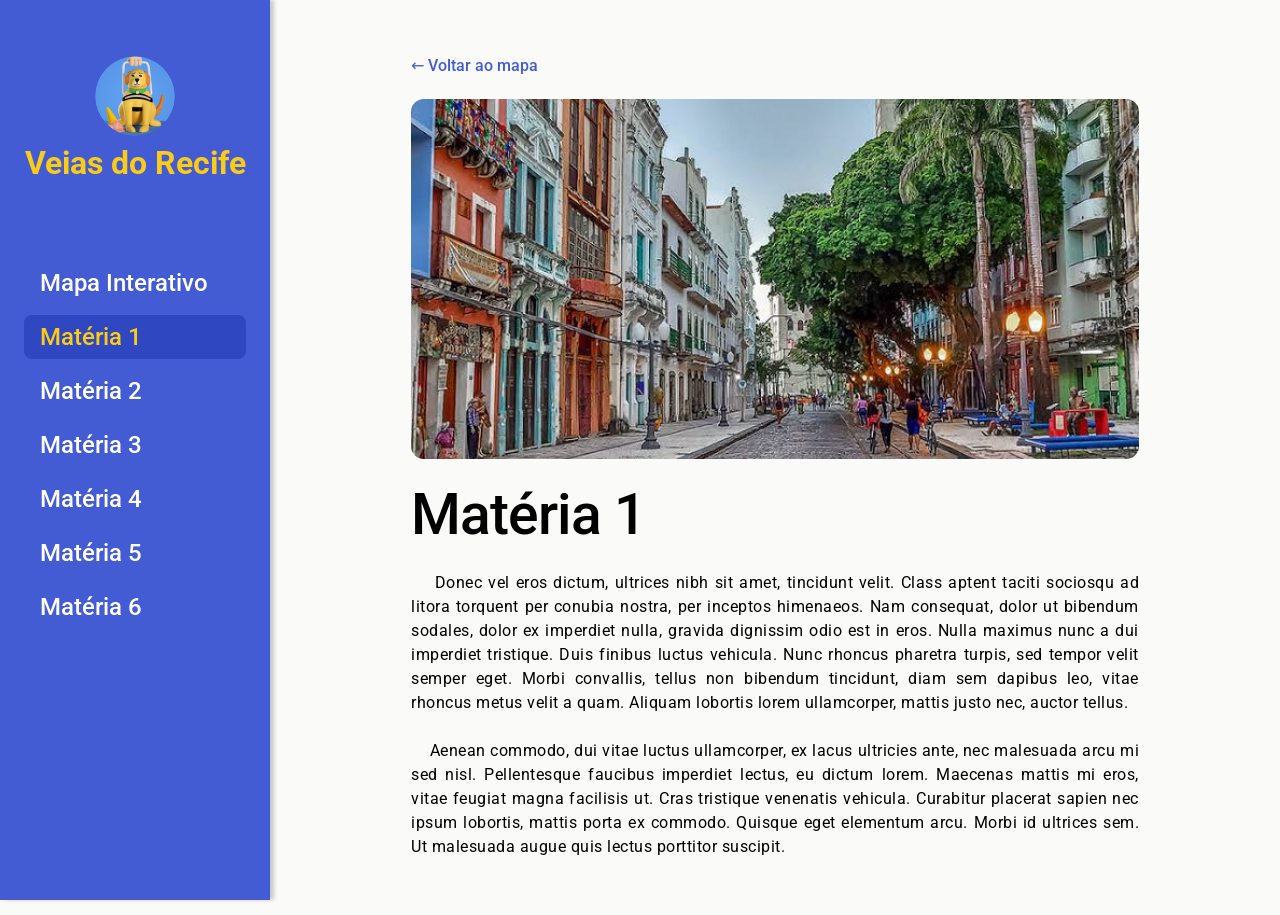
==== materia-1.html @ 62796512 "Primeira versão do site Veias do Recife Página inicial com mapa interativo, sidebar e coluna de foto" ====
<!doctype html>
<html lang="pt-BR">
<head>
<meta charset="utf-8">
<meta name="viewport" content="width=device-width, initial-scale=1">
<title>Matéria 1 — Veias do Recife</title>
<link rel="stylesheet" href="css/styles.css">
</head>
<body>

<header class="topbar">
  <div class="brand">
    <div class="brand__avatar"><img src="assets/images/avatar.png" alt=""></div>
    <span class="brand__name">Veias do Recife</span>
  </div>
  <button class="topbar__menu-btn" data-menu-open aria-label="Abrir menu" aria-expanded="false">
    <img src="assets/icons/menu.svg" alt="">
  </button>
</header>

<div class="drawer-scrim" data-menu-scrim></div>
<nav class="drawer" aria-label="Menu de navegação">
  <div class="drawer__top">
    <div class="brand">
      <div class="brand__avatar" style="width:32px;height:32px;"><img src="assets/images/avatar.png" alt=""></div>
      <span class="brand__name" style="font-size:20px;">Veias do Recife</span>
    </div>
    <button class="drawer__close" data-menu-close aria-label="Fechar menu">&#10005;</button>
  </div>
  <div class="nav">
    <a class="nav__item" href="index.html">Mapa Interativo</a>
    <a class="nav__item is-active" href="materia-1.html">Matéria 1</a>
    <a class="nav__item " href="materia-2.html">Matéria 2</a>
    <a class="nav__item " href="materia-3.html">Matéria 3</a>
    <a class="nav__item " href="materia-4.html">Matéria 4</a>
    <a class="nav__item " href="materia-5.html">Matéria 5</a>
    <a class="nav__item " href="materia-6.html">Matéria 6</a>
  </div>
</nav>

<div class="app">
  <aside class="sidebar">
    <div class="brand">
      <div class="brand__avatar"><img src="assets/images/avatar.png" alt=""></div>
      <span class="brand__name">Veias do Recife</span>
    </div>
    <div class="nav">
      <a class="nav__item" href="index.html">Mapa Interativo</a>
      <a class="nav__item is-active" href="materia-1.html">Matéria 1</a>
      <a class="nav__item " href="materia-2.html">Matéria 2</a>
      <a class="nav__item " href="materia-3.html">Matéria 3</a>
      <a class="nav__item " href="materia-4.html">Matéria 4</a>
      <a class="nav__item " href="materia-5.html">Matéria 5</a>
      <a class="nav__item " href="materia-6.html">Matéria 6</a>
    </div>
  </aside>

  <div class="content">
    <div class="article-col">
      <a class="article-back" href="index.html">&larr; Voltar ao mapa</a>
      <div class="article-hero">
        <img src="assets/images/materia-1.png" alt="Matéria 1">
      </div>
      <h1 class="hero-title">Matéria 1</h1>
      <p class="hero-body">    Donec vel eros dictum, ultrices nibh sit amet, tincidunt velit. Class aptent taciti sociosqu ad litora torquent per conubia nostra, per inceptos himenaeos. Nam consequat, dolor ut bibendum sodales, dolor ex imperdiet nulla, gravida dignissim odio est in eros. Nulla maximus nunc a dui imperdiet tristique. Duis finibus luctus vehicula. Nunc rhoncus pharetra turpis, sed tempor velit semper eget. Morbi convallis, tellus non bibendum tincidunt, diam sem dapibus leo, vitae rhoncus metus velit a quam. Aliquam lobortis lorem ullamcorper, mattis justo nec, auctor tellus.

    Aenean commodo, dui vitae luctus ullamcorper, ex lacus ultricies ante, nec malesuada arcu mi sed nisl. Pellentesque faucibus imperdiet lectus, eu dictum lorem. Maecenas mattis mi eros, vitae feugiat magna facilisis ut. Cras tristique venenatis vehicula. Curabitur placerat sapien nec ipsum lobortis, mattis porta ex commodo. Quisque eget elementum arcu. Morbi id ultrices sem. Ut malesuada augue quis lectus porttitor suscipit.</p>
    </div>
  </div>
</div>

<script src="js/main.js"></script>
</body>
</html>
---- css/styles.css ----
/* Veias do Recife — estilos compartilhados
   Tokens extraídos do Figma (arquivo "Paula", frames Desktop - 1 e Mobile) */

@import url('https://fonts.googleapis.com/css2?family=Inter:wght@500&family=Roboto:ital,wght@0,400;0,500;0,700;0,800&display=swap');

:root {
  --blue: #435bd3;
  --blue-selected: #2f47c1;
  --yellow: #facc15;
  --bg: #fafaf9;
  --accent: #5b77ff;
  --black: #000000;
  --sidebar-w: 270px;
  --photos-w: 321px;
  --content-gap: 48px;
}

* { box-sizing: border-box; }

html, body {
  margin: 0;
  padding: 0;
  background: var(--bg);
  color: var(--black);
  font-family: 'Roboto', system-ui, sans-serif;
  overflow-x: hidden;
}

a { color: inherit; text-decoration: none; }
button { font-family: inherit; }

img { display: block; max-width: 100%; }

/* ---------- Layout shell ---------- */

.app {
  min-height: 100vh;
}

/* ---------- Sidebar (desktop) ---------- */
/* Fixa de verdade no viewport (não apenas sticky no fluxo), assim nunca
   é cortada por scroll horizontal do conteúdo ao lado. */

.sidebar {
  background: var(--blue);
  width: var(--sidebar-w);
  flex-shrink: 0;
  display: flex;
  flex-direction: column;
  align-items: center;
  gap: 80px;
  padding: 56px 24px;
  position: fixed;
  top: 0;
  left: 0;
  height: 100vh;
  overflow: hidden;
  z-index: 10;
  box-shadow: 4px 0 4px 0 rgba(0, 0, 0, 0.2);
}

.brand {
  display: flex;
  flex-direction: column;
  align-items: center;
  gap: 10px;
  width: 100%;
}

.brand__avatar {
  width: 80px;
  height: 80px;
  border-radius: 50%;
  overflow: hidden;
  flex-shrink: 0;
}

.brand__avatar img {
  width: 100%;
  height: 100%;
  object-fit: cover;
}

.brand__name {
  font-weight: 700;
  font-size: 32px;
  line-height: 1.1;
  color: var(--yellow);
  text-align: center;
  white-space: normal;
  max-width: 100%;
}

.nav {
  display: flex;
  flex-direction: column;
  gap: 10px;
  width: 100%;
}

.nav__item {
  display: flex;
  align-items: center;
  width: 100%;
  padding: 4px 28px 4px 16px;
  border-radius: 8px;
  background: transparent;
  color: #ffffff;
  font-weight: 500;
  font-size: 24px;
  line-height: 36px;
  white-space: nowrap;
  transition: background-color 0.3s ease-out;
}

.nav__item:hover {
  background: var(--blue-selected);
}

.nav__item.is-active {
  background: var(--blue-selected);
  color: var(--yellow);
}

/* ---------- Mobile top bar ---------- */

.topbar {
  display: none;
  align-items: center;
  justify-content: space-between;
  background: var(--blue);
  padding: 12px 24px;
  padding-top: max(12px, env(safe-area-inset-top));
  box-shadow: 0 4px 4px 0 rgba(0, 0, 0, 0.25);
  position: sticky;
  top: 0;
  z-index: 20;
  width: 100%;
}

.topbar .brand,
.drawer__top .brand {
  flex-direction: row;
  width: auto;
}

.topbar .brand__avatar {
  width: 32px;
  height: 32px;
}

.topbar .brand__name {
  font-size: 20px;
  line-height: 26px;
  white-space: nowrap;
}

.drawer__top .brand__name {
  white-space: nowrap;
}

.topbar__menu-btn {
  background: none;
  border: none;
  width: 32px;
  height: 32px;
  padding: 0;
  cursor: pointer;
}

.topbar__menu-btn img { width: 32px; height: 32px; }

/* ---------- Mobile nav drawer ---------- */

.drawer-scrim {
  display: none;
  position: fixed;
  inset: 0;
  background: rgba(0, 0, 0, 0.4);
  z-index: 30;
  opacity: 0;
  transition: opacity 0.25s ease-out;
}

.drawer {
  position: fixed;
  top: 0;
  right: 0;
  height: 100%;
  width: 270px;
  max-width: 82vw;
  background: var(--blue);
  z-index: 31;
  display: flex;
  flex-direction: column;
  gap: 32px;
  padding: 32px 24px;
  padding-top: max(32px, env(safe-area-inset-top));
  transform: translateX(100%);
  transition: transform 0.3s ease-out;
  overflow-y: auto;
}

body.menu-open .drawer-scrim { display: block; opacity: 1; }
body.menu-open .drawer { transform: translateX(0); }

.drawer__top {
  display: flex;
  align-items: center;
  justify-content: space-between;
}

.drawer__close {
  background: none;
  border: none;
  color: #ffffff;
  font-size: 22px;
  line-height: 1;
  cursor: pointer;
  padding: 4px;
}

.drawer .nav__item { font-size: 22px; }

/* ---------- Main content ---------- */

.content {
  display: flex;
  gap: var(--content-gap);
  align-items: flex-start;
  justify-content: center;
  margin-left: var(--sidebar-w);
  padding: 0 24px;
  min-width: 0;
}

/* Reserva espaço para a coluna de fotos fixa (só existe na home) */
.content--with-photos {
  margin-right: var(--photos-w);
}

.body-col {
  display: flex;
  flex-direction: column;
  gap: 24px;
  flex: 1 1 auto;
  max-width: 100%;
  min-width: 0;
  padding: 24px 0;
}

.hero-title {
  font-weight: 500;
  font-size: 57px;
  line-height: 64px;
  letter-spacing: -1px;
  margin: 0;
}

.hero-body {
  font-weight: 400;
  font-size: 16px;
  line-height: 24px;
  letter-spacing: 0.5px;
  text-align: justify;
  white-space: pre-wrap;
  margin: 0;
}

/* Proporção fixa = a da imagem (852×704), para que as % dos pins
   apontem sempre para o mesmo ponto do mapa em qualquer tamanho. */
.map {
  position: relative;
  border-radius: 13px;
  aspect-ratio: 852 / 704;
  flex: none;
}

.map img {
  width: 100%;
  height: 100%;
  object-fit: cover;
  border-radius: 13px;
}

/* left/top marcam a PONTA do pin (em % do mapa); o ícone escala com o
   mapa (máx. 31×44, tamanho do Figma) e cresce para cima a partir da ponta. */
.pin {
  position: absolute;
  display: block;
  width: clamp(18px, 4.5%, 31px);
  aspect-ratio: 31 / 44;
  transform: translate(-50%, -100%);
  cursor: pointer;
}

.pin img {
  position: absolute;
  inset: 0;
  width: 100%;
  height: 100%;
  transition: opacity 0.2s ease-out;
}

.pin img.pin__hover { opacity: 0; }

/* Em touch o :hover "gruda" depois do toque, então só vale com mouse */
@media (hover: hover) {
  .pin:hover img.pin__default { opacity: 0; }
  .pin:hover img.pin__hover { opacity: 1; }
}

/* Touch: 1º toque seleciona o pin (estado "hoover" do Pin_Mobile no Figma) */
.pin.is-selected { z-index: 3; }
.pin.is-selected img.pin__default { opacity: 0; }
.pin.is-selected img.pin__hover { opacity: 1; }

.pin__label {
  position: absolute;
  bottom: calc(100% + 8px);
  left: 50%;
  width: 128px;
  display: flex;
  flex-direction: column;
  opacity: 0;
  visibility: hidden;
  transform: translateX(calc(-50% + var(--label-shift, 0px))) translateY(4px);
  transition: opacity 0.2s ease-out, transform 0.2s ease-out, visibility 0.2s;
}

.pin.is-selected .pin__label {
  opacity: 1;
  visibility: visible;
  transform: translateX(calc(-50% + var(--label-shift, 0px)));
}

.map .pin .pin__label img {
  position: static;
  width: 100%;
  height: 36px;
  object-fit: cover;
  border-radius: 4px;
  margin-bottom: -4px;
}

.pin__label span {
  position: relative;
  padding: 4px 8px;
  background: var(--accent);
  border-radius: 0 0 4px 4px;
  color: var(--yellow);
  font-family: 'Inter', 'Roboto', sans-serif;
  font-weight: 500;
  font-size: 12px;
  text-align: center;
  white-space: nowrap;
}

/* ---------- Photos column ---------- */

.photos {
  display: flex;
  flex-direction: column;
  align-items: center;
  gap: 8px;
  flex-shrink: 0;
  padding: 24px;
  position: fixed;
  top: 0;
  right: 0;
  width: var(--photos-w);
  height: 100vh;
  background: var(--bg);
  overflow: hidden;
  z-index: 10;
}

.photo-card {
  position: relative;
  display: block;
  width: 273px;
  flex: 1 1 0;
  min-height: 0;
  border-radius: 13px;
  overflow: hidden;
  cursor: pointer;
}

.photo-card img.photo-card__img {
  width: 100%;
  height: 100%;
  object-fit: cover;
  transition: filter 0.3s ease-out;
}

.photo-card__overlay {
  position: absolute;
  inset: 0;
  display: flex;
  align-items: center;
  justify-content: center;
  gap: 4px;
  background: rgba(0, 0, 0, 0.3);
  opacity: 0;
  transition: opacity 0.3s ease-out;
}

@media (hover: hover) {
  .photo-card:hover img.photo-card__img { filter: blur(2px); }
  .photo-card:hover .photo-card__overlay { opacity: 1; }
}

.photo-card:focus-visible img.photo-card__img,
.photo-card.is-linked-hover img.photo-card__img { filter: blur(2px); }

.photo-card:focus-visible .photo-card__overlay,
.photo-card.is-linked-hover .photo-card__overlay { opacity: 1; }

.photo-card__overlay span {
  font-weight: 800;
  font-size: 20px;
  color: var(--accent);
  letter-spacing: 0.5px;
}

.photo-card__overlay img { width: 24px; height: 24px; }

/* ---------- Matéria article page ---------- */

.article-col {
  display: flex;
  flex-direction: column;
  gap: 24px;
  flex: 1 1 728px;
  max-width: 728px;
  min-width: 0;
  padding: 56px 0;
}

.article-hero {
  width: 100%;
  height: 360px;
  border-radius: 13px;
  overflow: hidden;
}

.article-hero img {
  width: 100%;
  height: 100%;
  object-fit: cover;
}

.article-back {
  display: inline-flex;
  align-items: center;
  gap: 6px;
  font-weight: 500;
  font-size: 16px;
  color: var(--blue);
  width: fit-content;
}

.article-back:hover { text-decoration: underline; }

/* ---------- Responsive: switch to mobile layout ---------- */

@media (max-width: 1180px) {
  .sidebar { display: none; }
  .topbar { display: flex; }

  .app { display: block; }

  .content { display: flex; flex-direction: column; padding: 24px; margin-left: 0; min-width: 0; }
  .content--with-photos { margin-right: 0; }

  .body-col, .article-col {
    width: 100%;
    max-width: 100%;
    padding: 12px 0 0 0;
    gap: 12px;
  }

  /* No mobile do Figma, a tira de fotos vem antes do título/corpo */
  .photos { order: -1; }
  .article-back { order: -1; }

  .hero-title {
    font-size: 32px;
    line-height: 36px;
    text-align: center;
    letter-spacing: 1.92px;
  }

  .hero-body { text-align: left; }

  .photos {
    position: static;
    flex-direction: row;
    overflow-x: auto;
    overflow-y: visible;
    padding: 0 0 12px 0;
    gap: 12px;
    -webkit-overflow-scrolling: touch;
    width: 100%;
    height: auto;
    background: transparent;
    min-width: 0;
  }

  .photo-card { flex: 0 0 auto; width: 328px; height: 180px; }

  .article-hero { height: 220px; }
}
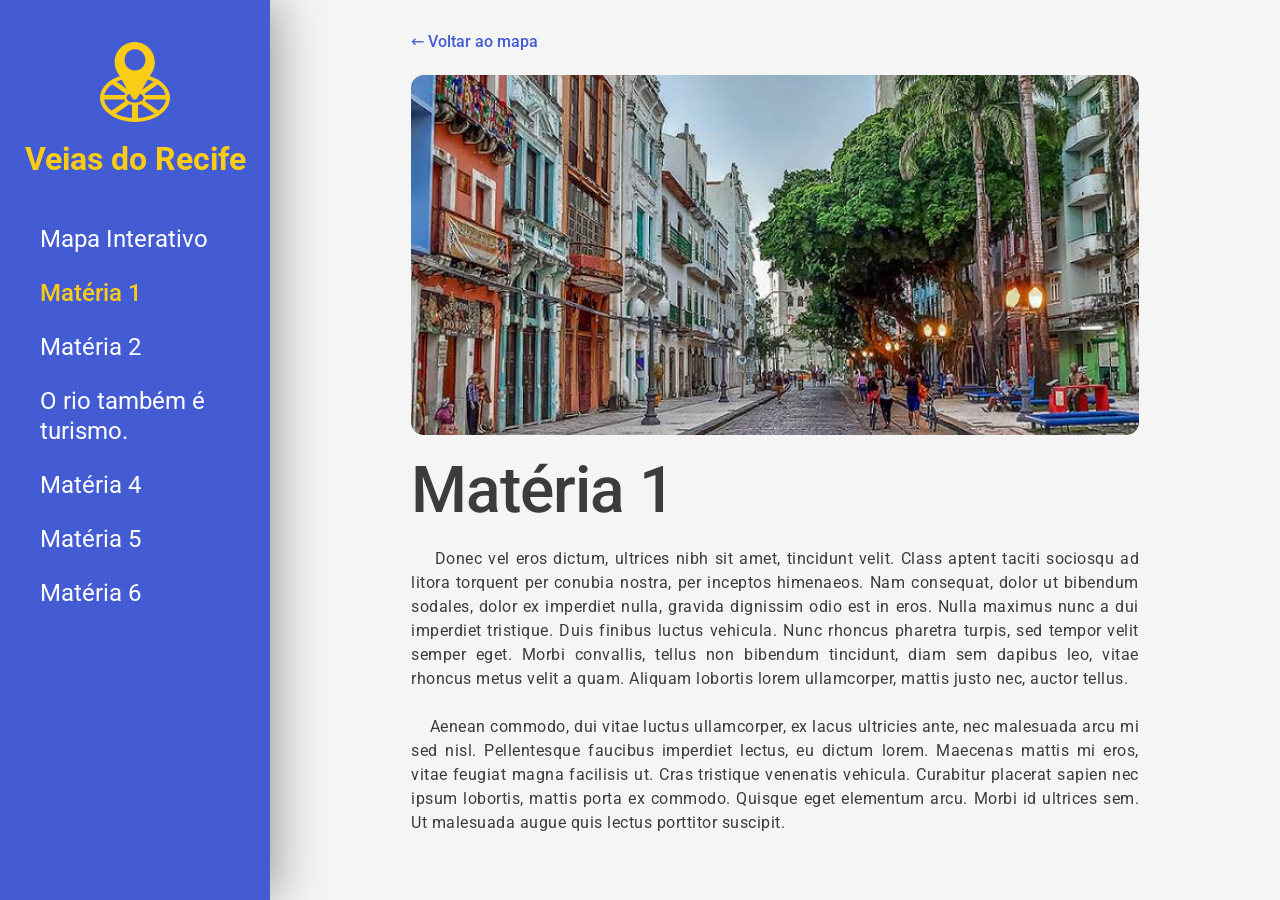
==== commit 2c683432: "Matéria 3, mapa como componente, nova barra lateral e estilos de texto - Matéria 3 ("O rio também é " ====
--- a/materia-1.html
+++ b/materia-1.html
@@ -10,7 +10,7 @@
 
 <header class="topbar">
   <div class="brand">
-    <div class="brand__avatar"><img src="assets/images/avatar.png" alt=""></div>
+    <div class="brand__avatar"><img src="assets/images/logo.svg" alt=""></div>
     <span class="brand__name">Veias do Recife</span>
   </div>
   <button class="topbar__menu-btn" data-menu-open aria-label="Abrir menu" aria-expanded="false">
@@ -22,7 +22,7 @@
 <nav class="drawer" aria-label="Menu de navegação">
   <div class="drawer__top">
     <div class="brand">
-      <div class="brand__avatar" style="width:32px;height:32px;"><img src="assets/images/avatar.png" alt=""></div>
+      <div class="brand__avatar" style="width:32px;height:32px;"><img src="assets/images/logo.svg" alt=""></div>
       <span class="brand__name" style="font-size:20px;">Veias do Recife</span>
     </div>
     <button class="drawer__close" data-menu-close aria-label="Fechar menu">&#10005;</button>
@@ -31,7 +31,7 @@
     <a class="nav__item" href="index.html">Mapa Interativo</a>
     <a class="nav__item is-active" href="materia-1.html">Matéria 1</a>
     <a class="nav__item " href="materia-2.html">Matéria 2</a>
-    <a class="nav__item " href="materia-3.html">Matéria 3</a>
+    <a class="nav__item " href="materia-3.html">O rio também é turismo.</a>
     <a class="nav__item " href="materia-4.html">Matéria 4</a>
     <a class="nav__item " href="materia-5.html">Matéria 5</a>
     <a class="nav__item " href="materia-6.html">Matéria 6</a>
@@ -41,14 +41,14 @@
 <div class="app">
   <aside class="sidebar">
     <div class="brand">
-      <div class="brand__avatar"><img src="assets/images/avatar.png" alt=""></div>
+      <div class="brand__avatar"><img src="assets/images/logo.svg" alt=""></div>
       <span class="brand__name">Veias do Recife</span>
     </div>
     <div class="nav">
       <a class="nav__item" href="index.html">Mapa Interativo</a>
       <a class="nav__item is-active" href="materia-1.html">Matéria 1</a>
       <a class="nav__item " href="materia-2.html">Matéria 2</a>
-      <a class="nav__item " href="materia-3.html">Matéria 3</a>
+      <a class="nav__item " href="materia-3.html">O rio também é turismo.</a>
       <a class="nav__item " href="materia-4.html">Matéria 4</a>
       <a class="nav__item " href="materia-5.html">Matéria 5</a>
       <a class="nav__item " href="materia-6.html">Matéria 6</a>
--- a/css/styles.css
+++ b/css/styles.css
@@ -1,15 +1,15 @@
 /* Veias do Recife — estilos compartilhados
    Tokens extraídos do Figma (arquivo "Paula", frames Desktop - 1 e Mobile) */
 
-@import url('https://fonts.googleapis.com/css2?family=Inter:wght@500&family=Roboto:ital,wght@0,400;0,500;0,700;0,800&display=swap');
+@import url('https://fonts.googleapis.com/css2?family=Inter:wght@500&family=Newsreader:ital,wght@0,400;0,500;1,400&family=Roboto:ital,wght@0,400;0,500;0,700;0,800&display=swap');
 
 :root {
   --blue: #435bd3;
   --blue-selected: #2f47c1;
   --yellow: #facc15;
-  --bg: #fafaf9;
+  --bg: #f5f5f5;
   --accent: #5b77ff;
-  --black: #000000;
+  --black: #3c3c3c;
   --sidebar-w: 270px;
   --photos-w: 321px;
   --content-gap: 48px;
@@ -48,15 +48,15 @@
   display: flex;
   flex-direction: column;
   align-items: center;
-  gap: 80px;
-  padding: 56px 24px;
+  gap: 40px;
+  padding: 32px 24px;
   position: fixed;
   top: 0;
   left: 0;
   height: 100vh;
   overflow: hidden;
   z-index: 10;
-  box-shadow: 4px 0 4px 0 rgba(0, 0, 0, 0.2);
+  box-shadow: 4px 0 48.6px 0 rgba(0, 0, 0, 0.4);
 }
 
 .brand {
@@ -70,15 +70,20 @@
 .brand__avatar {
   width: 80px;
   height: 80px;
-  border-radius: 50%;
-  overflow: hidden;
   flex-shrink: 0;
 }
 
 .brand__avatar img {
   width: 100%;
   height: 100%;
-  object-fit: cover;
+  object-fit: contain;
+}
+
+/* Na barra lateral a logo ocupa 90×100 com 10px de respiro, como a instância no Figma */
+.sidebar .brand__avatar {
+  width: 90px;
+  height: 100px;
+  padding: 10px;
 }
 
 .brand__name {
@@ -102,14 +107,13 @@
   display: flex;
   align-items: center;
   width: 100%;
-  padding: 4px 28px 4px 16px;
+  padding: 7px 28px 7px 16px;
   border-radius: 8px;
   background: transparent;
   color: #ffffff;
-  font-weight: 500;
+  font-weight: 400;
   font-size: 24px;
-  line-height: 36px;
-  white-space: nowrap;
+  line-height: 30px;
   transition: background-color 0.3s ease-out;
 }
 
@@ -117,9 +121,10 @@
   background: var(--blue-selected);
 }
 
+/* Selecionado: só texto amarelo em Medium; o fundo aparece apenas no hover */
 .nav__item.is-active {
-  background: var(--blue-selected);
   color: var(--yellow);
+  font-weight: 500;
 }
 
 /* ---------- Mobile top bar ---------- */
@@ -235,8 +240,10 @@
 }
 
 /* Reserva espaço para a coluna de fotos fixa (só existe na home) */
+/* padding-left 48px = mesmo espaço do lado das fotos (24px daqui + 24px do padding de .photos) */
 .content--with-photos {
   margin-right: var(--photos-w);
+  padding-left: 48px;
 }
 
 .body-col {
@@ -246,12 +253,12 @@
   flex: 1 1 auto;
   max-width: 100%;
   min-width: 0;
-  padding: 24px 0;
+  padding: 32px 0;
 }
 
 .hero-title {
   font-weight: 500;
-  font-size: 57px;
+  font-size: 64px;
   line-height: 64px;
   letter-spacing: -1px;
   margin: 0;
@@ -265,6 +272,75 @@
   text-align: justify;
   white-space: pre-wrap;
   margin: 0;
+}
+
+/* Mesma coluna de 600px do .intro, para o título alinhar com a margem do texto */
+.body-col .hero-title {
+  width: 100%;
+  max-width: 600px;
+  align-self: center;
+  font-family: 'Newsreader', Georgia, serif;
+  font-size: 80px;
+  line-height: 102px;
+  text-align: left;
+}
+
+/* ---------- Texto introdutório (frame "teste_textos" no Figma) ---------- */
+
+.intro {
+  width: 100%;
+  max-width: 600px;
+  align-self: center;
+  display: flex;
+  flex-direction: column;
+  gap: 24px;
+  font-family: 'Newsreader', Georgia, serif;
+  font-weight: 500;
+  letter-spacing: 0.5px;
+  color: var(--black);
+}
+
+.intro p { margin: 0; text-align: justify; }
+
+.intro__lead {
+  display: flex;
+  flex-direction: column;
+  gap: 12px;
+  font-size: 24px;
+  line-height: 24px;
+}
+
+.intro__lead-in { font-weight: 400; }
+
+.intro__quote {
+  margin: 0;
+  padding: 16px 10px 20px;
+  display: flex;
+  flex-direction: column;
+  gap: 16px;
+}
+
+.intro__quote img { width: 26px; height: 21px; }
+
+.intro__quote p {
+  padding: 0 24px;
+  font-size: 40px;
+  line-height: 39px;
+  font-weight: 400;
+}
+
+.intro__lead-out,
+.intro__body p { text-indent: 0.75em; }
+.intro__body {
+  display: flex;
+  flex-direction: column;
+  gap: 24px;
+  padding-top: 16px;
+  /* Estilo "texto" do Figma */
+  font-weight: 400;
+  font-size: 20px;
+  line-height: 24px;
+  letter-spacing: 0.1px;
 }
 
 /* Proporção fixa = a da imagem (852×704), para que as % dos pins
@@ -308,6 +384,24 @@
 @media (hover: hover) {
   .pin:hover img.pin__default { opacity: 0; }
   .pin:hover img.pin__hover { opacity: 1; }
+}
+
+/* Pin aceso pelo hover na foto correspondente (desktop) */
+.pin.is-linked-hover img.pin__default { opacity: 0; }
+.pin.is-linked-hover img.pin__hover { opacity: 1; }
+
+/* Pin da matéria aberta (mapa no fim da página de matéria): mesmo tamanho dos
+   outros, só com a bola amarela (ícone pin-current.svg, definido no main.js) */
+.pin.is-current { z-index: 2; cursor: default; }
+
+/* Mapa das matérias, com mouse: o hover mostra o card, como o 1º toque no touch */
+@media (hover: hover) {
+  .map--article .pin:hover { z-index: 3; }
+  .map--article .pin:hover .pin__label {
+    opacity: 1;
+    visibility: visible;
+    transform: translateX(calc(-50% + var(--label-shift, 0px)));
+  }
 }
 
 /* Touch: 1º toque seleciona o pin (estado "hoover" do Pin_Mobile no Figma) */
@@ -353,7 +447,21 @@
   font-weight: 500;
   font-size: 12px;
   text-align: center;
-  white-space: nowrap;
+}
+
+/* Card maior (1,5×) no mapa das páginas de matéria */
+.map--article .pin__label { width: 192px; }
+
+.map--article .pin .pin__label img {
+  height: 54px;
+  border-radius: 6px;
+  margin-bottom: -6px;
+}
+
+.map--article .pin__label span {
+  padding: 6px 12px;
+  border-radius: 0 0 6px 6px;
+  font-size: 16px;
 }
 
 /* ---------- Photos column ---------- */
@@ -364,7 +472,7 @@
   align-items: center;
   gap: 8px;
   flex-shrink: 0;
-  padding: 24px;
+  padding: 32px 24px;
   position: fixed;
   top: 0;
   right: 0;
@@ -400,6 +508,7 @@
   align-items: center;
   justify-content: center;
   gap: 4px;
+  padding: 0 16px;
   background: rgba(0, 0, 0, 0.3);
   opacity: 0;
   transition: opacity 0.3s ease-out;
@@ -416,14 +525,31 @@
 .photo-card:focus-visible .photo-card__overlay,
 .photo-card.is-linked-hover .photo-card__overlay { opacity: 1; }
 
-.photo-card__overlay span {
+/* Ícone à esquerda, centralizado na altura do bloco de texto. A largura do
+   título é ajustada à linha mais longa pelo main.js, para o ícone ficar
+   encostado mesmo quando o título quebra linha. */
+.photo-card__label {
+  display: flex;
+  align-items: center;
+  justify-content: center;
+  gap: 4px;
   font-weight: 800;
   font-size: 20px;
-  color: var(--accent);
+  line-height: 24px;
+  color: var(--yellow);
   letter-spacing: 0.5px;
 }
 
-.photo-card__overlay img { width: 24px; height: 24px; }
+.photo-card__label img {
+  width: 24px;
+  height: 24px;
+  flex-shrink: 0;
+}
+
+.photo-card__title {
+  display: block;
+  text-align: center;
+}
 
 /* ---------- Matéria article page ---------- */
 
@@ -434,7 +560,7 @@
   flex: 1 1 728px;
   max-width: 728px;
   min-width: 0;
-  padding: 56px 0;
+  padding: 32px 0;
 }
 
 .article-hero {
@@ -462,6 +588,37 @@
 
 .article-back:hover { text-decoration: underline; }
 
+/* Estilos de texto do Figma: "Título", "texto" e "citação texto" */
+.article-title {
+  margin: 0;
+  font-family: 'Newsreader', Georgia, serif;
+  font-weight: 500;
+  font-size: 57px;
+  line-height: 64px;
+  letter-spacing: -1px;
+}
+
+.article-text {
+  display: flex;
+  flex-direction: column;
+  gap: 24px;
+  font-family: 'Newsreader', Georgia, serif;
+  font-weight: 400;
+  font-size: 20px;
+  line-height: 24px;
+  letter-spacing: 0.1px;
+}
+
+.article-text p {
+  margin: 0;
+  text-align: justify;
+}
+
+.article-text .quote {
+  font-style: italic;
+  text-indent: 1em;
+}
+
 /* ---------- Responsive: switch to mobile layout ---------- */
 
 @media (max-width: 1180px) {
@@ -470,8 +627,8 @@
 
   .app { display: block; }
 
-  .content { display: flex; flex-direction: column; padding: 24px; margin-left: 0; min-width: 0; }
-  .content--with-photos { margin-right: 0; }
+  .content { display: flex; flex-direction: column; gap: 0; padding: 24px; margin-left: 0; min-width: 0; }
+  .content--with-photos { margin-right: 0; padding-left: 24px; }
 
   .body-col, .article-col {
     width: 100%;
@@ -480,6 +637,9 @@
     gap: 12px;
   }
 
+  /* O espaço entre fotos e título vem só do padding-bottom da tira de fotos */
+  .body-col { padding-top: 0; }
+
   /* No mobile do Figma, a tira de fotos vem antes do título/corpo */
   .photos { order: -1; }
   .article-back { order: -1; }
@@ -493,15 +653,24 @@
 
   .hero-body { text-align: left; }
 
+  /* No mobile a citação pode quebrar em duas linhas */
+  /* No mobile o título e a citação do desktop (80px e 40px) não cabem na largura */
+  .body-col .hero-title { font-size: 40px; line-height: 48px; }
+  .intro__quote p { font-size: 28px; line-height: 32px; }
+
+  /* A tira vaza o padding de 24px do .content (margem negativa) para as
+     fotos irem até a borda da tela; o padding interno mantém a 1ª e a
+     última foto alinhadas a 24px, como o texto. */
   .photos {
     position: static;
     flex-direction: row;
     overflow-x: auto;
     overflow-y: visible;
-    padding: 0 0 12px 0;
+    margin: 0 -24px;
+    padding: 0 24px 40px;
     gap: 12px;
     -webkit-overflow-scrolling: touch;
-    width: 100%;
+    width: calc(100% + 48px);
     height: auto;
     background: transparent;
     min-width: 0;
@@ -509,5 +678,18 @@
 
   .photo-card { flex: 0 0 auto; width: 328px; height: 180px; }
 
+  /* No touch a tira é arrastada com o dedo; sem a barra de rolagem o
+     espaço até o título fica exatamente nos 12px */
+  @media (hover: none) {
+    .photos { scrollbar-width: none; }
+    .photos::-webkit-scrollbar { display: none; }
+  }
+
   .article-hero { height: 220px; }
-}
+
+  .article-title {
+    font-size: 32px;
+    line-height: 36px;
+    letter-spacing: -0.5px;
+  }
+}
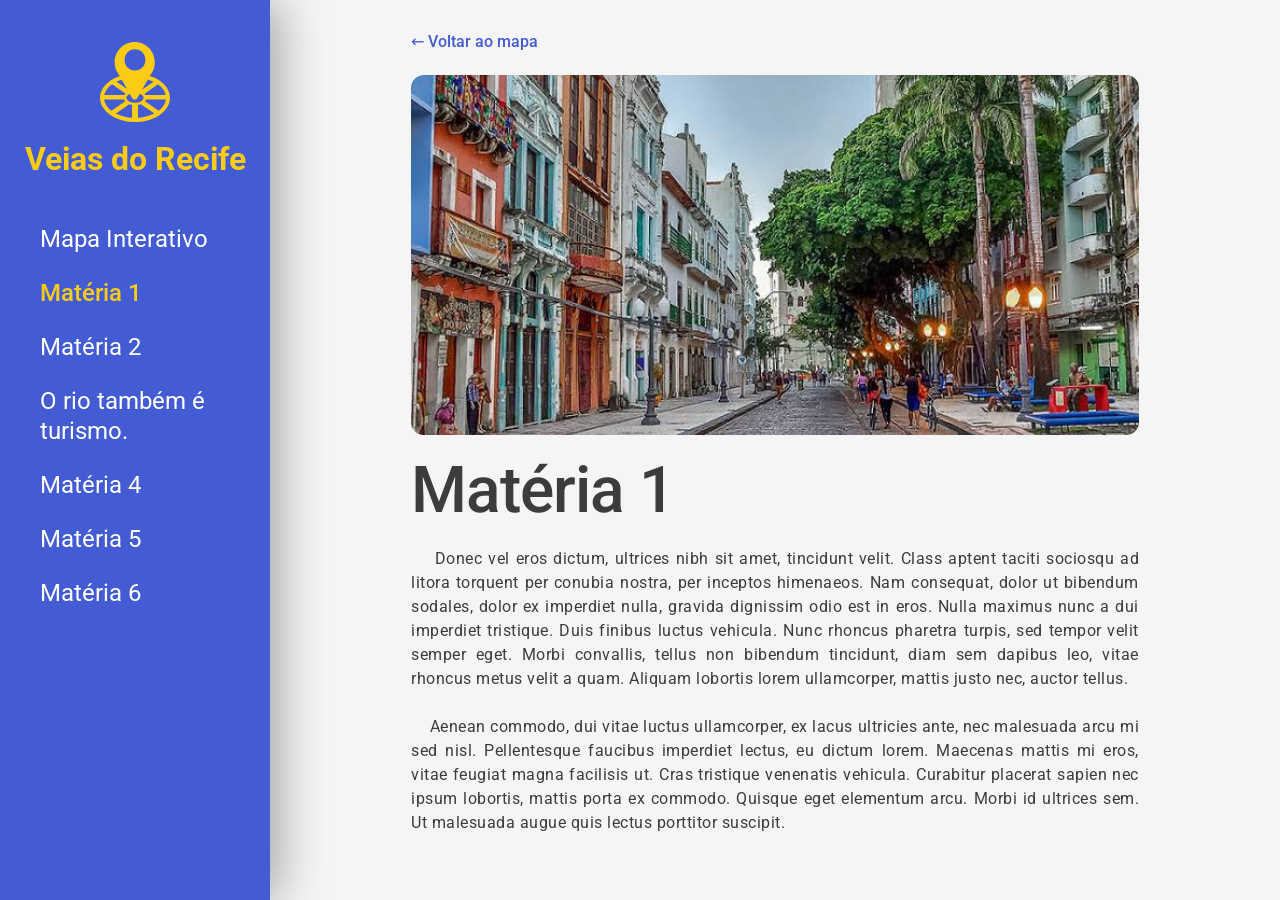
==== commit 97f5facc: "Mobile: barra superior fixa ao rolar, X amarelo e 24px até o título - Barra superior realmente stick" ====
--- a/materia-1.html
+++ b/materia-1.html
@@ -25,7 +25,7 @@
       <div class="brand__avatar" style="width:32px;height:32px;"><img src="assets/images/logo.svg" alt=""></div>
       <span class="brand__name" style="font-size:20px;">Veias do Recife</span>
     </div>
-    <button class="drawer__close" data-menu-close aria-label="Fechar menu">&#10005;</button>
+    <button class="drawer__close" data-menu-close aria-label="Fechar menu"><svg width="30" height="30" viewBox="0 0 30 30" fill="none" aria-hidden="true"><path d="M8 8L22 22M22 8L8 22" stroke="currentColor" stroke-width="3" stroke-linecap="round"/></svg></button>
   </div>
   <div class="nav">
     <a class="nav__item" href="index.html">Mapa Interativo</a>
--- a/css/styles.css
+++ b/css/styles.css
@@ -23,7 +23,8 @@
   background: var(--bg);
   color: var(--black);
   font-family: 'Roboto', system-ui, sans-serif;
-  overflow-x: hidden;
+  /* clip (e não hidden): hidden vira área de rolagem e anula o sticky da barra superior */
+  overflow-x: clip;
 }
 
 a { color: inherit; text-decoration: none; }
@@ -136,7 +137,8 @@
   background: var(--blue);
   padding: 12px 24px;
   padding-top: max(12px, env(safe-area-inset-top));
-  box-shadow: 0 4px 4px 0 rgba(0, 0, 0, 0.25);
+  /* Mesma sombra da barra lateral do desktop, projetada para baixo */
+  box-shadow: 0 4px 48.6px 0 rgba(0, 0, 0, 0.4);
   position: sticky;
   top: 0;
   z-index: 20;
@@ -218,12 +220,12 @@
 .drawer__close {
   background: none;
   border: none;
-  color: #ffffff;
-  font-size: 22px;
-  line-height: 1;
+  color: var(--yellow);
   cursor: pointer;
-  padding: 4px;
-}
+  padding: 0;
+}
+
+.drawer__close svg { display: block; }
 
 .drawer .nav__item { font-size: 22px; }
 
@@ -433,8 +435,7 @@
   width: 100%;
   height: 36px;
   object-fit: cover;
-  border-radius: 4px;
-  margin-bottom: -4px;
+  border-radius: 4px 4px 0 0;
 }
 
 .pin__label span {
@@ -454,8 +455,7 @@
 
 .map--article .pin .pin__label img {
   height: 54px;
-  border-radius: 6px;
-  margin-bottom: -6px;
+  border-radius: 6px 6px 0 0;
 }
 
 .map--article .pin__label span {
@@ -614,6 +614,13 @@
   text-align: justify;
 }
 
+.article-photo {
+  width: 100%;
+  aspect-ratio: 728 / 360;
+  object-fit: cover;
+  border-radius: 13px;
+}
+
 .article-text .quote {
   font-style: italic;
   text-indent: 1em;
@@ -667,7 +674,7 @@
     overflow-x: auto;
     overflow-y: visible;
     margin: 0 -24px;
-    padding: 0 24px 40px;
+    padding: 0 24px 24px;
     gap: 12px;
     -webkit-overflow-scrolling: touch;
     width: calc(100% + 48px);
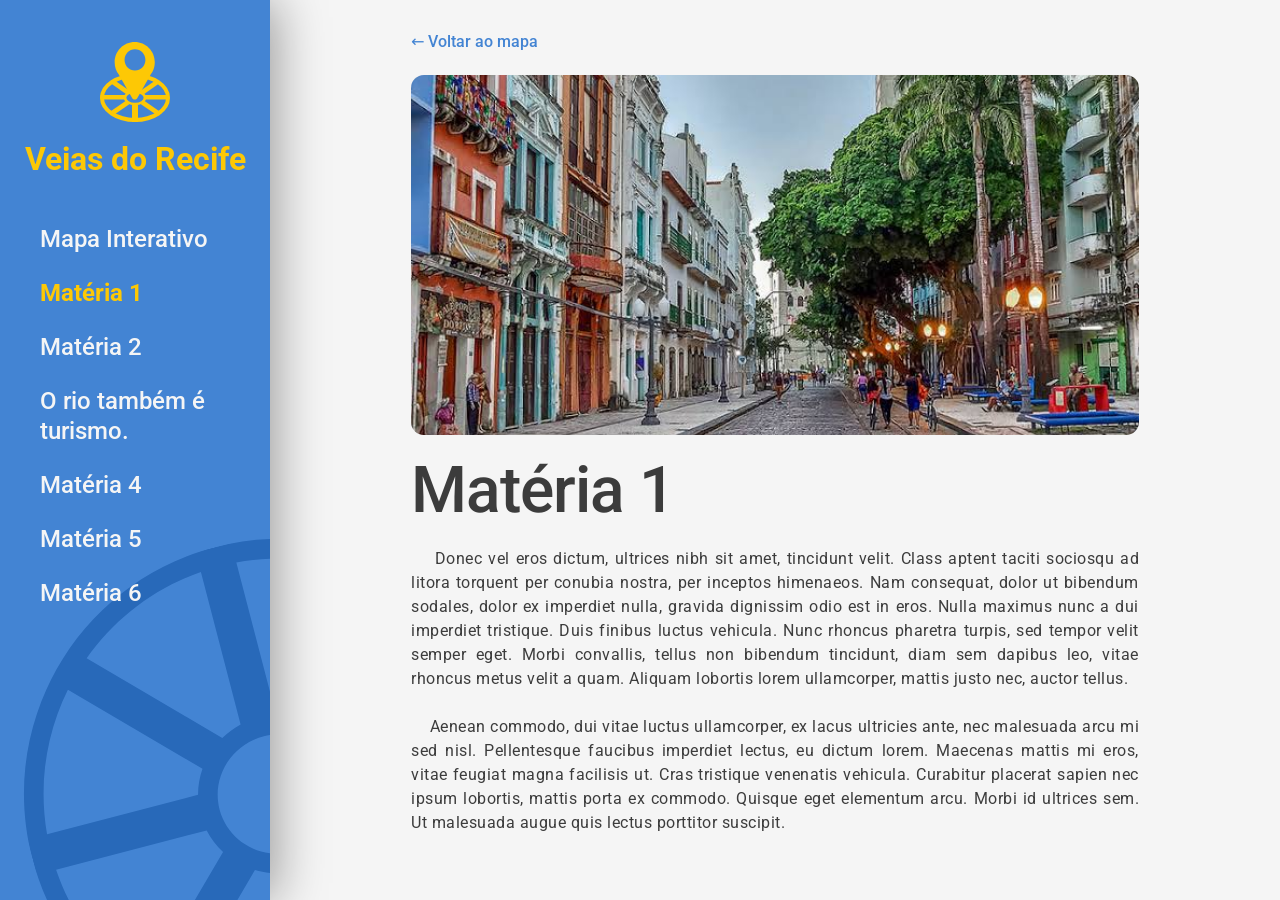
==== commit 770d6d0c: "Mapa na coluna da direita, barra lateral nova e paleta do Figma - Desktop: fotos saem, a coluna da d" ====
--- a/materia-1.html
+++ b/materia-1.html
@@ -53,6 +53,7 @@
       <a class="nav__item " href="materia-5.html">Matéria 5</a>
       <a class="nav__item " href="materia-6.html">Matéria 6</a>
     </div>
+    <img class="sidebar__grafismo" src="assets/images/grafismo.svg" alt="">
   </aside>
 
   <div class="content">
--- a/css/styles.css
+++ b/css/styles.css
@@ -4,12 +4,13 @@
 @import url('https://fonts.googleapis.com/css2?family=Inter:wght@500&family=Newsreader:ital,wght@0,400;0,500;1,400&family=Roboto:ital,wght@0,400;0,500;0,700;0,800&display=swap');
 
 :root {
-  --blue: #435bd3;
-  --blue-selected: #2f47c1;
-  --yellow: #facc15;
-  --bg: #f5f5f5;
-  --accent: #5b77ff;
-  --black: #3c3c3c;
+  /* Cores: mesmos nomes das variáveis do Figma */
+  --azulclaro: #4384d3;
+  --azulescuro: #2869b9;
+  --amarelo: #fdc805;
+  --fundo: #f5f5f5;
+  --preto: #3c3c3c;
+
   --sidebar-w: 270px;
   --photos-w: 321px;
   --content-gap: 48px;
@@ -20,8 +21,8 @@
 html, body {
   margin: 0;
   padding: 0;
-  background: var(--bg);
-  color: var(--black);
+  background: var(--fundo);
+  color: var(--preto);
   font-family: 'Roboto', system-ui, sans-serif;
   /* clip (e não hidden): hidden vira área de rolagem e anula o sticky da barra superior */
   overflow-x: clip;
@@ -43,7 +44,7 @@
    é cortada por scroll horizontal do conteúdo ao lado. */
 
 .sidebar {
-  background: var(--blue);
+  background: var(--azulclaro);
   width: var(--sidebar-w);
   flex-shrink: 0;
   display: flex;
@@ -91,7 +92,7 @@
   font-weight: 700;
   font-size: 32px;
   line-height: 1.1;
-  color: var(--yellow);
+  color: var(--amarelo);
   text-align: center;
   white-space: normal;
   max-width: 100%;
@@ -111,21 +112,38 @@
   padding: 7px 28px 7px 16px;
   border-radius: 8px;
   background: transparent;
-  color: #ffffff;
-  font-weight: 400;
+  color: var(--fundo);
+  font-weight: 500;
   font-size: 24px;
   line-height: 30px;
   transition: background-color 0.3s ease-out;
 }
 
 .nav__item:hover {
-  background: var(--blue-selected);
-}
-
-/* Selecionado: só texto amarelo em Medium; o fundo aparece apenas no hover */
+  background: var(--azulescuro);
+}
+
+/* Selecionado: só texto amarelo em Bold; o fundo aparece apenas no hover */
 .nav__item.is-active {
-  color: var(--yellow);
-  font-weight: 500;
+  color: var(--amarelo);
+  font-weight: 700;
+}
+
+/* Marca e itens por cima do grafismo */
+.sidebar > .brand,
+.sidebar > .nav { position: relative; z-index: 1; }
+
+/* Roda decorativa no pé da barra: no Figma (1024px de altura) ela começa em
+   y = 663; ancorada embaixo, fica na mesma posição em qualquer altura de tela */
+.sidebar__grafismo {
+  position: absolute;
+  left: 24px;
+  bottom: -149px;
+  width: 510px;
+  height: 510px;
+  max-width: none;
+  transform: rotate(-14.6deg);
+  pointer-events: none;
 }
 
 /* ---------- Mobile top bar ---------- */
@@ -134,7 +152,7 @@
   display: none;
   align-items: center;
   justify-content: space-between;
-  background: var(--blue);
+  background: var(--azulclaro);
   padding: 12px 24px;
   padding-top: max(12px, env(safe-area-inset-top));
   /* Mesma sombra da barra lateral do desktop, projetada para baixo */
@@ -196,7 +214,7 @@
   height: 100%;
   width: 270px;
   max-width: 82vw;
-  background: var(--blue);
+  background: var(--azulclaro);
   z-index: 31;
   display: flex;
   flex-direction: column;
@@ -220,7 +238,7 @@
 .drawer__close {
   background: none;
   border: none;
-  color: var(--yellow);
+  color: var(--amarelo);
   cursor: pointer;
   padding: 0;
 }
@@ -241,11 +259,11 @@
   min-width: 0;
 }
 
-/* Reserva espaço para a coluna de fotos fixa (só existe na home) */
-/* padding-left 48px = mesmo espaço do lado das fotos (24px daqui + 24px do padding de .photos) */
-.content--with-photos {
-  margin-right: var(--photos-w);
-  padding-left: 48px;
+/* Página inicial: texto (728) + 48px + coluna do mapa (321) formam um bloco só,
+   como no grid do Figma, centralizado na área à direita da barra lateral.
+   Em telas estreitas a coluna do texto encolhe; a do mapa não. */
+.content--with-photos .body-col {
+  flex: 0 1 728px;
 }
 
 .body-col {
@@ -299,7 +317,7 @@
   font-family: 'Newsreader', Georgia, serif;
   font-weight: 500;
   letter-spacing: 0.5px;
-  color: var(--black);
+  color: var(--preto);
 }
 
 .intro p { margin: 0; text-align: justify; }
@@ -398,8 +416,10 @@
 
 /* Mapa das matérias, com mouse: o hover mostra o card, como o 1º toque no touch */
 @media (hover: hover) {
-  .map--article .pin:hover { z-index: 3; }
-  .map--article .pin:hover .pin__label {
+  .map--article .pin:hover,
+  .map--coluna .pin:hover { z-index: 3; }
+  .map--article .pin:hover .pin__label,
+  .map--coluna .pin:hover .pin__label {
     opacity: 1;
     visibility: visible;
     transform: translateX(calc(-50% + var(--label-shift, 0px)));
@@ -441,9 +461,9 @@
 .pin__label span {
   position: relative;
   padding: 4px 8px;
-  background: var(--accent);
+  background: var(--azulclaro);
   border-radius: 0 0 4px 4px;
-  color: var(--yellow);
+  color: var(--amarelo);
   font-family: 'Inter', 'Roboto', sans-serif;
   font-weight: 500;
   font-size: 12px;
@@ -464,10 +484,41 @@
   font-size: 16px;
 }
 
-/* ---------- Photos column ---------- */
+/* ---------- Coluna do mapa (página inicial, desktop) ---------- */
+
+/* Presa ao bloco do conteúdo (sticky), e não à borda da tela: fica parada
+   enquanto o texto rola, sempre a 48px dele */
+.map-column {
+  position: sticky;
+  top: 0;
+  flex: 0 0 var(--photos-w);
+  height: 100vh;
+  padding: 32px 24px;
+  display: flex;
+  align-items: center;
+  justify-content: center;
+  background: var(--fundo);
+  z-index: 10;
+}
+
+/* Proporção fixa do recorte do Figma (273×912): o mapa ocupa a altura da coluna
+   e, em telas mais baixas, encolhe sem mudar o enquadramento dos pins */
+.map.map--coluna {
+  /* largura = a menor entre a da coluna e a que cabe na altura (100vh - 64px de padding) */
+  width: min(100%, calc((100vh - 64px) * 273 / 912));
+  height: auto;
+  aspect-ratio: 273 / 912;
+}
+
+.map--coluna .pin { width: clamp(18px, 11.36%, 31px); }
+
+/* No desktop o mapa vai para a coluna; o mapa abaixo do texto fica só no mobile */
+.body-col > .map { display: none; }
+
+/* ---------- Photos column (só mobile: tira de fotos) ---------- */
 
 .photos {
-  display: flex;
+  display: none;
   flex-direction: column;
   align-items: center;
   gap: 8px;
@@ -478,7 +529,7 @@
   right: 0;
   width: var(--photos-w);
   height: 100vh;
-  background: var(--bg);
+  background: var(--fundo);
   overflow: hidden;
   z-index: 10;
 }
@@ -536,7 +587,7 @@
   font-weight: 800;
   font-size: 20px;
   line-height: 24px;
-  color: var(--yellow);
+  color: var(--amarelo);
   letter-spacing: 0.5px;
 }
 
@@ -582,7 +633,7 @@
   gap: 6px;
   font-weight: 500;
   font-size: 16px;
-  color: var(--blue);
+  color: var(--azulclaro);
   width: fit-content;
 }
 
@@ -668,7 +719,12 @@
   /* A tira vaza o padding de 24px do .content (margem negativa) para as
      fotos irem até a borda da tela; o padding interno mantém a 1ª e a
      última foto alinhadas a 24px, como o texto. */
+  /* No mobile: tira de fotos e mapa abaixo do texto; sem a coluna do mapa */
+  .map-column { display: none; }
+  .body-col > .map { display: block; }
+
   .photos {
+    display: flex;
     position: static;
     flex-direction: row;
     overflow-x: auto;
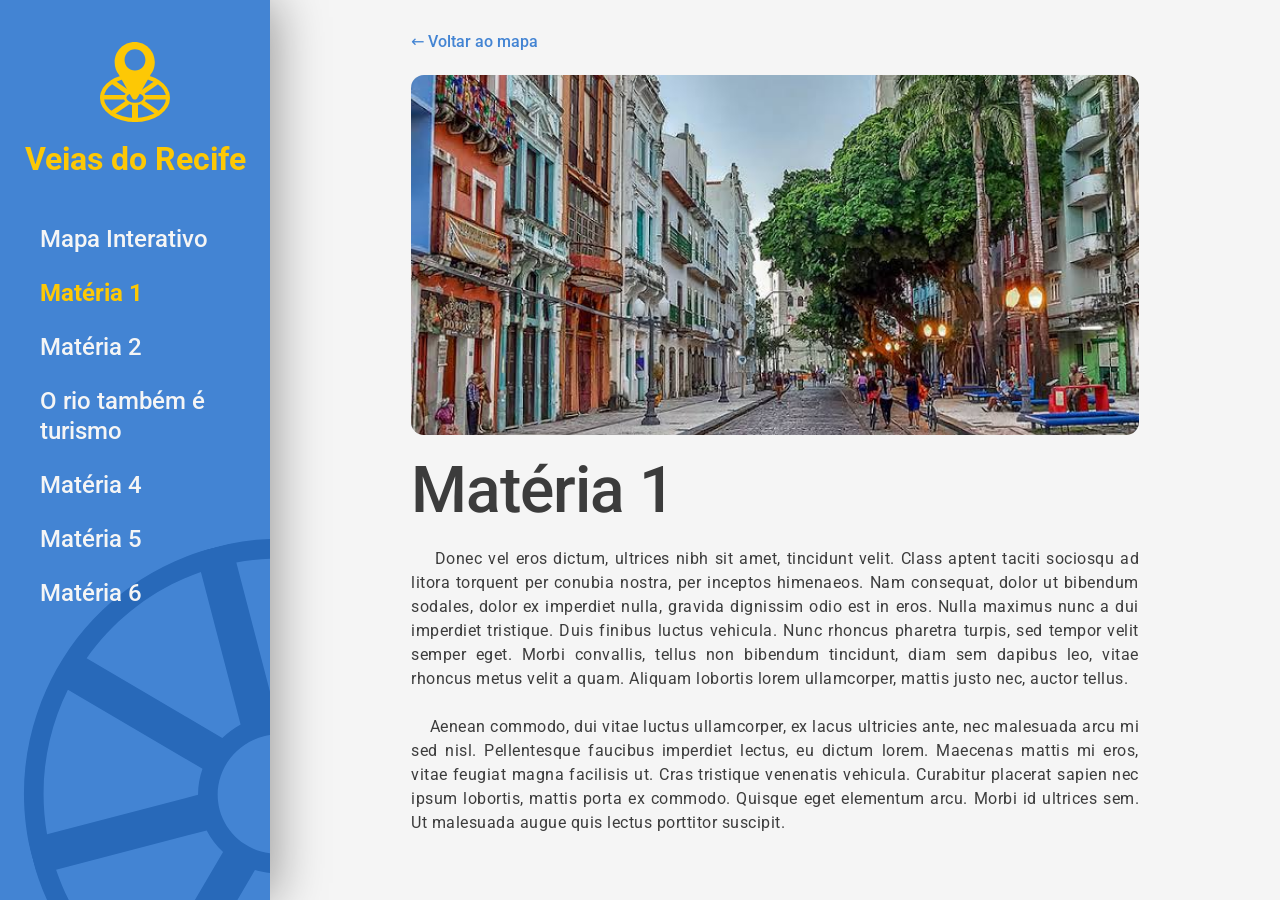
==== commit 9285e714: "Título da matéria 3 sem ponto final Co-Authored-By: Claude Opus 5.5 <noreply@anthropic.com>" ====
--- a/materia-1.html
+++ b/materia-1.html
@@ -31,7 +31,7 @@
     <a class="nav__item" href="index.html">Mapa Interativo</a>
     <a class="nav__item is-active" href="materia-1.html">Matéria 1</a>
     <a class="nav__item " href="materia-2.html">Matéria 2</a>
-    <a class="nav__item " href="materia-3.html">O rio também é turismo.</a>
+    <a class="nav__item " href="materia-3.html">O rio também é turismo</a>
     <a class="nav__item " href="materia-4.html">Matéria 4</a>
     <a class="nav__item " href="materia-5.html">Matéria 5</a>
     <a class="nav__item " href="materia-6.html">Matéria 6</a>
@@ -48,7 +48,7 @@
       <a class="nav__item" href="index.html">Mapa Interativo</a>
       <a class="nav__item is-active" href="materia-1.html">Matéria 1</a>
       <a class="nav__item " href="materia-2.html">Matéria 2</a>
-      <a class="nav__item " href="materia-3.html">O rio também é turismo.</a>
+      <a class="nav__item " href="materia-3.html">O rio também é turismo</a>
       <a class="nav__item " href="materia-4.html">Matéria 4</a>
       <a class="nav__item " href="materia-5.html">Matéria 5</a>
       <a class="nav__item " href="materia-6.html">Matéria 6</a>
--- a/css/styles.css
+++ b/css/styles.css
@@ -1,7 +1,7 @@
 /* Veias do Recife — estilos compartilhados
    Tokens extraídos do Figma (arquivo "Paula", frames Desktop - 1 e Mobile) */
 
-@import url('https://fonts.googleapis.com/css2?family=Inter:wght@500&family=Newsreader:ital,wght@0,400;0,500;1,400&family=Roboto:ital,wght@0,400;0,500;0,700;0,800&display=swap');
+@import url('https://fonts.googleapis.com/css2?family=Inter:wght@500&family=Newsreader:ital,wght@0,400;0,500;1,400;1,500&family=Roboto:ital,wght@0,400;0,500;0,700;0,800&display=swap');
 
 :root {
   /* Cores: mesmos nomes das variáveis do Figma */
@@ -512,6 +512,27 @@
 
 .map--coluna .pin { width: clamp(18px, 11.36%, 31px); }
 
+/* Mapa interativo (MapLibre): na coluna, preenche a área inteira, em qualquer tela */
+.map.map--coluna.map--live {
+  width: 100%;
+  height: 100%;
+  aspect-ratio: auto;
+}
+
+/* Pins como marcadores do mapa: o MapLibre posiciona pela ponta (anchor "bottom") */
+.map--live .pin { width: 31px; }
+.map--live .maplibregl-ctrl-attrib { font-family: 'Roboto', sans-serif; font-size: 11px; }
+
+/* Desktop: crédito sempre visível, pequeno e discreto */
+.map--live .maplibregl-ctrl-attrib:not(.maplibregl-compact) {
+  font-size: 9px;
+  line-height: 1.3;
+  padding: 1px 6px;
+  border-radius: 6px 0 0 0;
+  background: rgba(245, 245, 245, 0.75);
+}
+.map--live .maplibregl-ctrl-attrib:not(.maplibregl-compact) a { color: var(--preto); }
+
 /* No desktop o mapa vai para a coluna; o mapa abaixo do texto fica só no mobile */
 .body-col > .map { display: none; }
 
@@ -674,8 +695,69 @@
 
 .article-text .quote {
   font-style: italic;
-  text-indent: 1em;
-}
+  font-weight: 500;
+}
+
+.article-text .servico {
+  margin-top: 12px;
+  padding: 8px 12px;
+  border: 3px solid var(--azulescuro);
+  border-radius: 12px;
+  background: var(--azulclaro);
+  box-shadow: 0 4px 16px rgba(0, 0, 0, 0.25);
+  color: var(--fundo);
+  font-family: 'Roboto', system-ui, sans-serif;
+  font-weight: 500;
+  font-size: 24px;
+  line-height: 36px;
+  letter-spacing: 0.12px;
+  text-align: left;
+}
+
+/* ---------- Trecho com foto (componente "hover_texto" do Figma) ----------
+   Uso no HTML: <span class="hover-foto" data-foto="assets/images/x.jpg"
+   data-alt="descrição da foto">trecho</span>. O main.js monta a foto. */
+.hover-foto {
+  position: relative;
+  white-space: nowrap; /* trecho não quebra linha, pra foto ficar centrada nele */
+  color: var(--azulclaro);
+  text-decoration: underline;
+  text-decoration-skip-ink: none;
+  cursor: pointer;
+  outline: none;
+}
+
+.hover-foto__img {
+  position: absolute;
+  left: 50%;
+  bottom: calc(100% + 8px);
+  z-index: 5;
+  width: 200px;
+  height: 56px;
+  border-radius: 4px;
+  overflow: hidden;
+  box-shadow: 0 4px 8px rgba(0, 0, 0, 0.25);
+  pointer-events: none;
+  opacity: 0;
+  visibility: hidden;
+  transform: translate(calc(-50% + var(--foto-shift, 0px)), 6px);
+  transition: opacity 0.3s ease-out, transform 0.3s ease-out, visibility 0.3s;
+}
+
+.hover-foto__img img {
+  display: block;
+  width: 100%;
+  height: 100%;
+  object-fit: cover;
+}
+
+.hover-foto.is-open .hover-foto__img {
+  opacity: 1;
+  visibility: visible;
+  transform: translate(calc(-50% + var(--foto-shift, 0px)), 0);
+}
+
+.hover-foto:focus-visible { outline: 2px solid var(--azulclaro); outline-offset: 2px; }
 
 /* ---------- Responsive: switch to mobile layout ---------- */
 
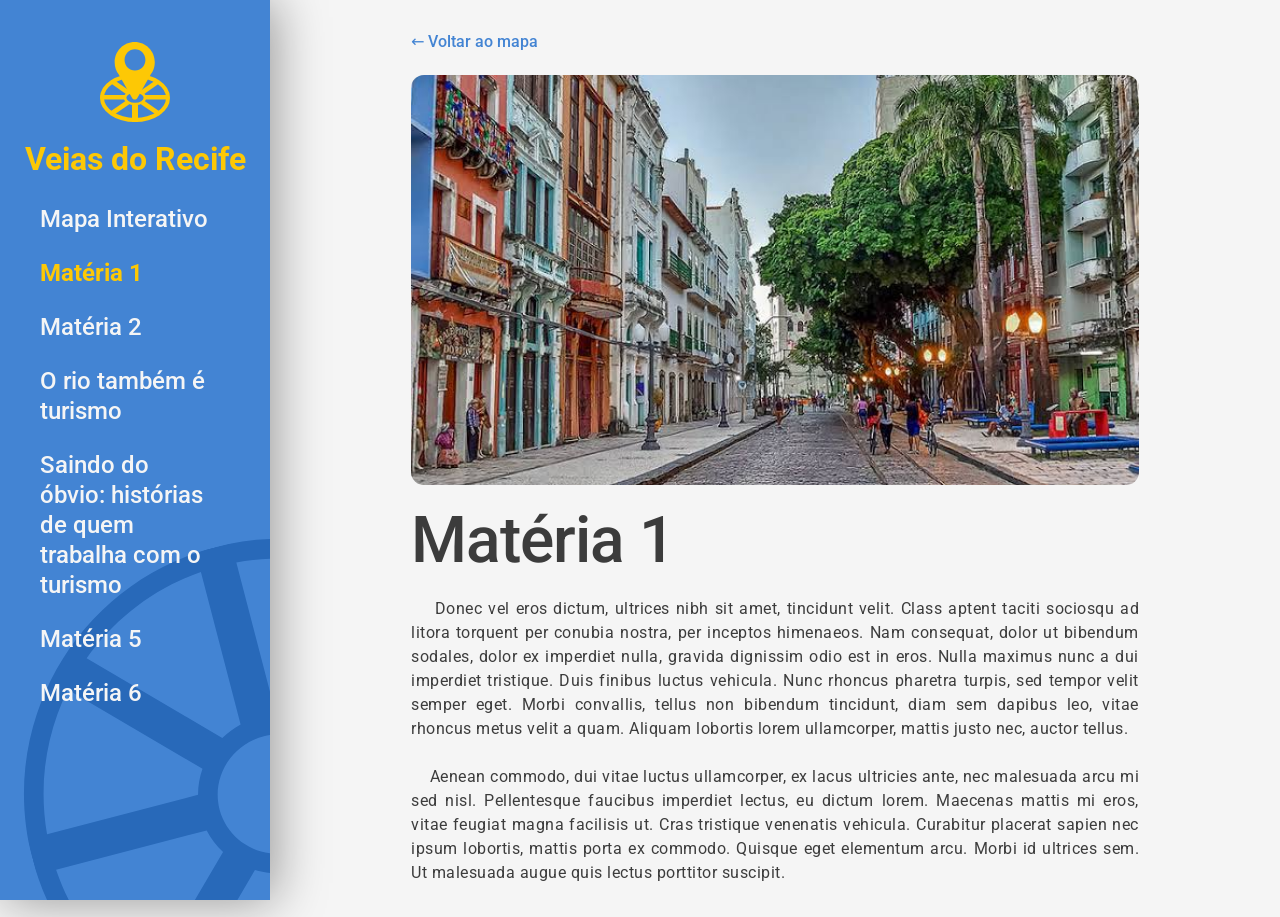
==== commit 955ed3a0: "Matérias 2 e 5 com textos e mídias, fotos em 16:9 e sidebar compacta - Matéria 2: texto, frase em de" ====
--- a/materia-1.html
+++ b/materia-1.html
@@ -32,7 +32,7 @@
     <a class="nav__item is-active" href="materia-1.html">Matéria 1</a>
     <a class="nav__item " href="materia-2.html">Matéria 2</a>
     <a class="nav__item " href="materia-3.html">O rio também é turismo</a>
-    <a class="nav__item " href="materia-4.html">Matéria 4</a>
+    <a class="nav__item " href="materia-4.html">Saindo do óbvio: histórias de quem trabalha com o turismo</a>
     <a class="nav__item " href="materia-5.html">Matéria 5</a>
     <a class="nav__item " href="materia-6.html">Matéria 6</a>
   </div>
@@ -49,7 +49,7 @@
       <a class="nav__item is-active" href="materia-1.html">Matéria 1</a>
       <a class="nav__item " href="materia-2.html">Matéria 2</a>
       <a class="nav__item " href="materia-3.html">O rio também é turismo</a>
-      <a class="nav__item " href="materia-4.html">Matéria 4</a>
+      <a class="nav__item " href="materia-4.html">Saindo do óbvio: histórias de quem trabalha com o turismo</a>
       <a class="nav__item " href="materia-5.html">Matéria 5</a>
       <a class="nav__item " href="materia-6.html">Matéria 6</a>
     </div>
--- a/css/styles.css
+++ b/css/styles.css
@@ -1,7 +1,7 @@
 /* Veias do Recife — estilos compartilhados
    Tokens extraídos do Figma (arquivo "Paula", frames Desktop - 1 e Mobile) */
 
-@import url('https://fonts.googleapis.com/css2?family=Inter:wght@500&family=Newsreader:ital,wght@0,400;0,500;1,400;1,500&family=Roboto:ital,wght@0,400;0,500;0,700;0,800&display=swap');
+@import url('https://fonts.googleapis.com/css2?family=Inter:wght@500&family=Newsreader:ital,wght@0,400;0,500;1,400;1,500&family=Roboto:ital,wght@0,400;0,500;0,700;0,800;0,900&display=swap');
 
 :root {
   /* Cores: mesmos nomes das variáveis do Figma */
@@ -50,7 +50,7 @@
   display: flex;
   flex-direction: column;
   align-items: center;
-  gap: 40px;
+  gap: 20px;
   padding: 32px 24px;
   position: fixed;
   top: 0;
@@ -116,11 +116,12 @@
   font-weight: 500;
   font-size: 24px;
   line-height: 30px;
-  transition: background-color 0.3s ease-out;
+  transition: background-color 0.3s ease-out, box-shadow 0.3s ease-out;
 }
 
 .nav__item:hover {
   background: var(--azulescuro);
+  box-shadow: 0 2px 20px rgba(0, 0, 0, 0.15);
 }
 
 /* Selecionado: só texto amarelo em Bold; o fundo aparece apenas no hover */
@@ -637,7 +638,7 @@
 
 .article-hero {
   width: 100%;
-  height: 360px;
+  aspect-ratio: 16 / 9;
   border-radius: 13px;
   overflow: hidden;
 }
@@ -688,7 +689,7 @@
 
 .article-photo {
   width: 100%;
-  aspect-ratio: 728 / 360;
+  aspect-ratio: 16 / 9;
   object-fit: cover;
   border-radius: 13px;
 }
@@ -698,20 +699,282 @@
   font-weight: 500;
 }
 
-.article-text .servico {
+/* ---------- Cartão de visitas (fim da matéria) ----------
+   Componente "cartão de visitas barco" do Figma. Parado fica no lugar;
+   com o mouse por cima, sobe um pouco e inclina em 3D seguindo o cursor (main.js). */
+.cartao {
+  align-self: center;
+  width: 620px;
+  max-width: 100%;
   margin-top: 12px;
-  padding: 8px 12px;
-  border: 3px solid var(--azulescuro);
+  perspective: 900px;
+  transition: transform 0.5s ease-out;
+}
+
+/* Com o mouse em cima, o cartão sobe um pouco (parado, ele fica no lugar) */
+.cartao.is-ativo { transform: translateY(-4px); }
+
+.cartao__corpo {
+  position: relative;
+  overflow: hidden;
+  padding: 12px 20px;
+  border: 6px solid var(--azulescuro);
   border-radius: 12px;
   background: var(--azulclaro);
-  box-shadow: 0 4px 16px rgba(0, 0, 0, 0.25);
   color: var(--fundo);
+  box-shadow: 0 4px 23.7px rgba(0, 0, 0, 0.25);
+  transform: rotateX(var(--rx, 0deg)) rotateY(var(--ry, 0deg)) scale(var(--escala, 1));
+  transition: transform 0.5s ease-out, box-shadow 0.5s ease-out;
+  will-change: transform;
+}
+
+/* Brilho que acompanha o mouse */
+.cartao__corpo::after {
+  content: '';
+  position: absolute;
+  inset: 0;
+  background: radial-gradient(circle at var(--mx, 50%) var(--my, 50%), rgba(255, 255, 255, 0.22), transparent 55%);
+  opacity: 0;
+  transition: opacity 0.4s ease-out;
+  pointer-events: none;
+}
+
+.cartao.is-ativo .cartao__corpo {
+  --escala: 1.01;
+  transition: transform 0.12s ease-out, box-shadow 0.3s ease-out;
+  box-shadow: 0 16px 36px rgba(0, 0, 0, 0.3);
+}
+
+.cartao.is-ativo .cartao__corpo::after { opacity: 1; }
+
+.article-text .cartao__texto {
+  position: relative;
+  z-index: 1;
+  margin: 0;
   font-family: 'Roboto', system-ui, sans-serif;
   font-weight: 500;
-  font-size: 24px;
+  font-size: 20px;
   line-height: 36px;
-  letter-spacing: 0.12px;
+  letter-spacing: 0.1px;
   text-align: left;
+}
+
+.cartao__texto strong { font-weight: 800; }
+
+/* Ícone no canto inferior direito, cortado pela borda como no Figma.
+   Posições medidas nas variantes do componente "cartão de visitas" (620px). */
+.cartao__icone {
+  position: absolute;
+  color: var(--azulescuro);
+  pointer-events: none;
+}
+
+.cartao__icone--barco { right: 19.5px; bottom: -6.5px; width: 114px; height: 138px; }
+.cartao__icone--sombrinha { right: -31px; bottom: -13px; width: 162px; height: 161px; }
+.cartao__icone--cacto { right: -10.5px; bottom: -10.5px; width: 125px; height: 166px; }
+
+.cartao__texto a { color: inherit; text-decoration: underline; }
+
+/* Cartão de perfil (ex.: Manu Rodrigues, matéria 2): nome grande em cima, sem ícone */
+.cartao--perfil .cartao__corpo { padding: 24px 20px; }
+
+.article-text .cartao__nome {
+  position: relative;
+  z-index: 1;
+  margin: 0 0 10px;
+  font-family: 'Roboto', system-ui, sans-serif;
+  font-weight: 800;
+  font-size: 32px;
+  line-height: 36px;
+  letter-spacing: 0.16px;
+  text-align: left;
+}
+
+.article-text .cartao--perfil .cartao__texto { font-weight: 400; }
+
+/* ---------- Frase em destaque logo abaixo do título da matéria ----------
+   Mesmo bloco da citação da página inicial, sem o ícone de aspas */
+.destaque {
+  margin: 0;
+  padding: 16px 10px 20px;
+}
+
+.destaque p {
+  margin: 0;
+  max-width: 602px;
+  padding: 0 24px;
+  font-family: 'Newsreader', Georgia, serif;
+  font-weight: 400;
+  font-size: 40px;
+  line-height: 39px;
+  letter-spacing: 0.5px;
+  text-align: justify;
+}
+
+/* ---------- Placeholder de foto/vídeo que ainda não temos ----------
+   Mesmo componente "Placeholder mídia" do Figma */
+.midia-placeholder {
+  display: flex;
+  align-items: center;
+  justify-content: center;
+  width: 100%;
+  aspect-ratio: 16 / 9;
+  border: 2px dashed rgba(67, 132, 211, 0.6);
+  border-radius: 13px;
+  background: rgba(67, 132, 211, 0.15);
+  color: var(--azulescuro);
+  font-family: 'Roboto', system-ui, sans-serif;
+  font-weight: 500;
+  font-size: 20px;
+}
+
+.article-hero .midia-placeholder { height: 100%; aspect-ratio: auto; }
+
+/* Estilo "subtítulo" do Figma */
+.article-subtitle {
+  margin: 0;
+  font-family: 'Newsreader', Georgia, serif;
+  font-weight: 500;
+  font-size: 40px;
+  line-height: 48px;
+  letter-spacing: -0.5px;
+}
+
+/* Subtítulo depois de texto: 40px a mais além do gap (64px no total) */
+.article-text > .article-subtitle:not(:first-child),
+.article-text > .linha:has(> .article-subtitle) { margin-top: 40px; }
+/* Subtítulo colado no item anterior (ex.: logo abaixo da foto de abertura) */
+.article-text > .article-subtitle--junto { margin-top: 0; }
+
+/* Fala curta dentro de um parágrafo comum */
+.article-text em.fala { font-weight: 500; }
+
+/* Capa com crédito embaixo, alinhado à direita (Frame 35 do Figma) */
+.article-capa {
+  display: flex;
+  flex-direction: column;
+  align-items: flex-end;
+  gap: 4px;
+  margin: 0;
+}
+
+.article-credito {
+  padding: 0 12px;
+  font-family: 'Newsreader', Georgia, serif;
+  font-weight: 500;
+  font-size: 12px;
+  line-height: 12px;
+  letter-spacing: -1px;
+}
+
+.article-credito a { color: var(--azulclaro); text-decoration: underline; }
+
+/* Texto e foto lado a lado (32px entre eles), centrados na vertical */
+.linha {
+  display: flex;
+  align-items: center;
+  gap: 32px;
+}
+
+.linha__texto { flex: 1 1 0; min-width: 0; }
+
+.linha > .linha__foto,
+.linha__figura {
+  flex: 0 0 var(--w);
+  width: var(--w);
+}
+
+.linha__foto {
+  display: block;
+  width: 100%;
+  aspect-ratio: var(--ar);
+  object-fit: cover;
+  border-radius: 13px;
+}
+
+.linha__figura {
+  display: flex;
+  flex-direction: column;
+  align-items: flex-end;
+  gap: 10px;
+  margin: 0;
+}
+
+/* ---------- Mídias lado a lado (fotos e vídeos na mesma altura) ----------
+   Proporção de cada item vem de --ar (padrão: 2 itens de 356 × 409,5) */
+.midias {
+  --ar: 356 / 409.5;
+  display: flex;
+  gap: 16px;
+}
+
+.midias > * {
+  display: block;
+  flex: 1 1 0;
+  min-width: 0;
+  width: 100%;
+  aspect-ratio: var(--ar);
+  object-fit: cover;
+  border-radius: 13px;
+}
+
+.midia-video { background: #000; }
+
+/* ---------- Dado animado: 27 fotógrafos cadastrados ----------
+   Ícones entram um a um e o número conta até 27 quando o bloco aparece na tela (main.js) */
+.dado {
+  display: flex;
+  align-items: center;
+  justify-content: center;
+  gap: 64px;
+  padding: 12px 0;
+}
+
+.dado__pessoas {
+  display: grid;
+  grid-template-columns: repeat(7, 35px);
+  column-gap: 7px;
+  row-gap: 6px;
+}
+
+.dado__pessoa {
+  width: 35px;
+  height: 35.5px;
+  transition: opacity 0.35s ease-out, transform 0.35s cubic-bezier(0.34, 1.56, 0.64, 1);
+}
+
+.dado.is-esperando .dado__pessoa { opacity: 0; transform: translateY(8px) scale(0.6); }
+
+.article-text .dado__texto {
+  display: flex;
+  flex-direction: column;
+  align-items: center;
+  width: 227px;
+  margin: 0;
+  padding-bottom: 8px;
+  font-family: 'Roboto', system-ui, sans-serif;
+  font-weight: 500;
+  font-size: 20px;
+  line-height: normal;
+  letter-spacing: 0;
+  text-align: center;
+  color: var(--azulescuro);
+}
+
+.dado__numero {
+  margin-bottom: -8px;
+  font-weight: 900;
+  font-size: 96px;
+  line-height: normal;
+  font-variant-numeric: tabular-nums;
+}
+
+.cartao__icone--sorvete { right: 10px; top: 20px; width: 88px; height: 182px; }
+
+@media (prefers-reduced-motion: reduce) {
+  .dado__pessoa { transition: none; }
+  .cartao { transition: none; transform: none; }
+  .cartao__corpo { transition: none; transform: none; }
 }
 
 /* ---------- Trecho com foto (componente "hover_texto" do Figma) ----------
@@ -761,6 +1024,28 @@
 
 /* ---------- Responsive: switch to mobile layout ---------- */
 
+/* ---------- Sidebar compacta em telas baixas ----------
+   Em janelas com pouca altura (notebooks, ou Windows com zoom de 125%/150%)
+   a sidebar no tamanho do Figma não cabe e os últimos itens eram cortados.
+   Abaixo de 820px de altura, logo, nome e itens ficam menores; acima disso
+   a sidebar continua exatamente como no Figma. */
+@media (min-width: 1181px) and (max-height: 820px) {
+  .sidebar { padding: 24px; gap: 16px; }
+  .sidebar .brand { gap: 6px; }
+  .sidebar .brand__avatar { width: 64px; height: 72px; padding: 8px; }
+  .sidebar .brand__name { font-size: 26px; }
+  .sidebar .nav { gap: 6px; }
+  .sidebar .nav__item { padding: 6px 20px 6px 12px; font-size: 20px; line-height: 24px; }
+}
+
+/* Em telas muito baixas, se ainda assim não couber, a sidebar rola
+   em vez de esconder os últimos itens */
+@media (min-width: 1181px) and (max-height: 600px) {
+  .sidebar { overflow-y: auto; scrollbar-width: none; }
+  .sidebar::-webkit-scrollbar { display: none; }
+  .sidebar__grafismo { display: none; }
+}
+
 @media (max-width: 1180px) {
   .sidebar { display: none; }
   .topbar { display: flex; }
@@ -830,11 +1115,28 @@
     .photos::-webkit-scrollbar { display: none; }
   }
 
-  .article-hero { height: 220px; }
-
   .article-title {
     font-size: 32px;
     line-height: 36px;
     letter-spacing: -0.5px;
   }
-}
+
+  /* Texto e foto um embaixo do outro, foto na largura toda */
+  .linha { flex-direction: column; align-items: stretch; gap: 12px; }
+  .linha__texto { flex: none; }
+  .linha > .linha__foto,
+  .linha__figura { flex: none; width: 100%; }
+
+  /* Vídeo vertical ao lado do texto: não ocupa a largura toda no celular */
+  .linha > video.linha__foto { width: 264px; max-width: 100%; align-self: center; }
+
+  .midias { gap: 8px; }
+
+  .destaque { padding: 8px 0 12px; }
+  .destaque p { max-width: none; padding: 0; font-size: 28px; line-height: 30px; text-align: left; }
+  .article-text .cartao__nome { font-size: 26px; line-height: 30px; }
+
+  .dado { flex-direction: column; gap: 16px; }
+  .dado__pessoas { grid-template-columns: repeat(7, 32px); column-gap: 6px; }
+  .dado__pessoa { width: 32px; height: 32.5px; }
+}
